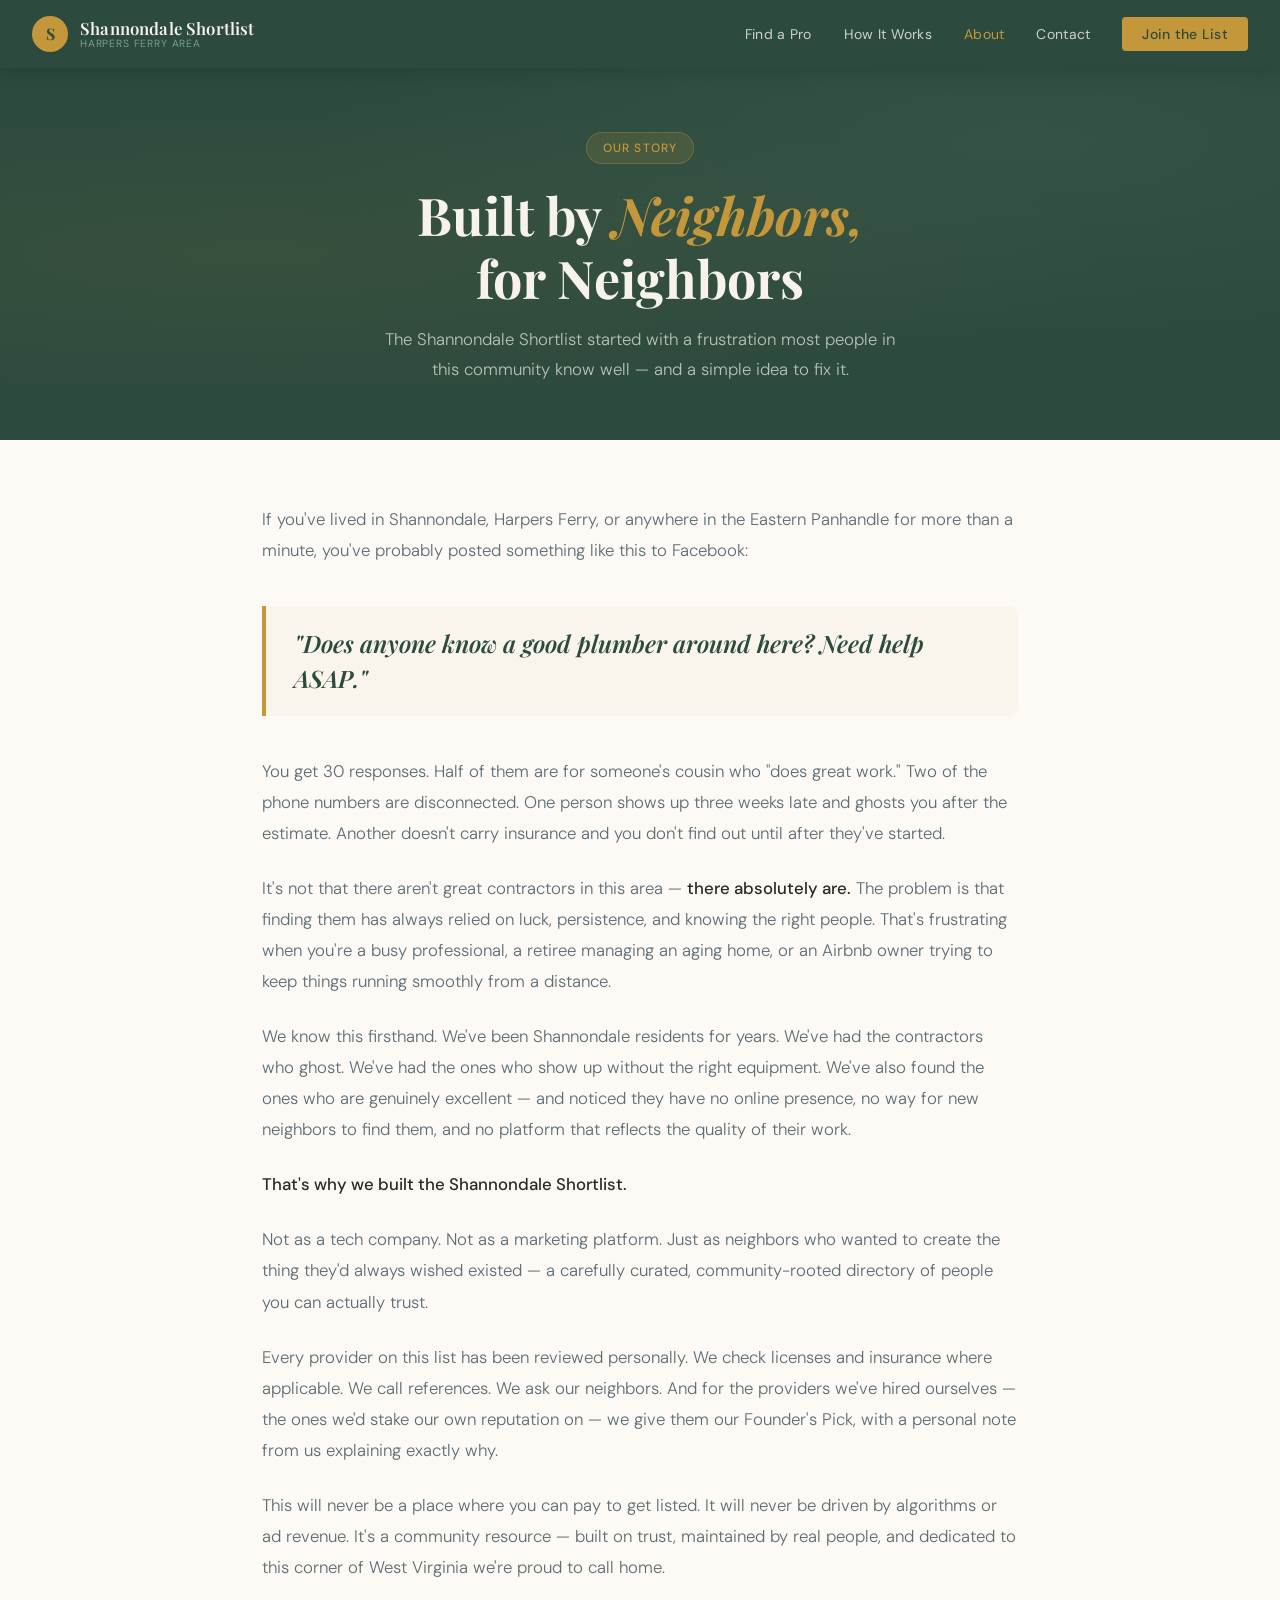
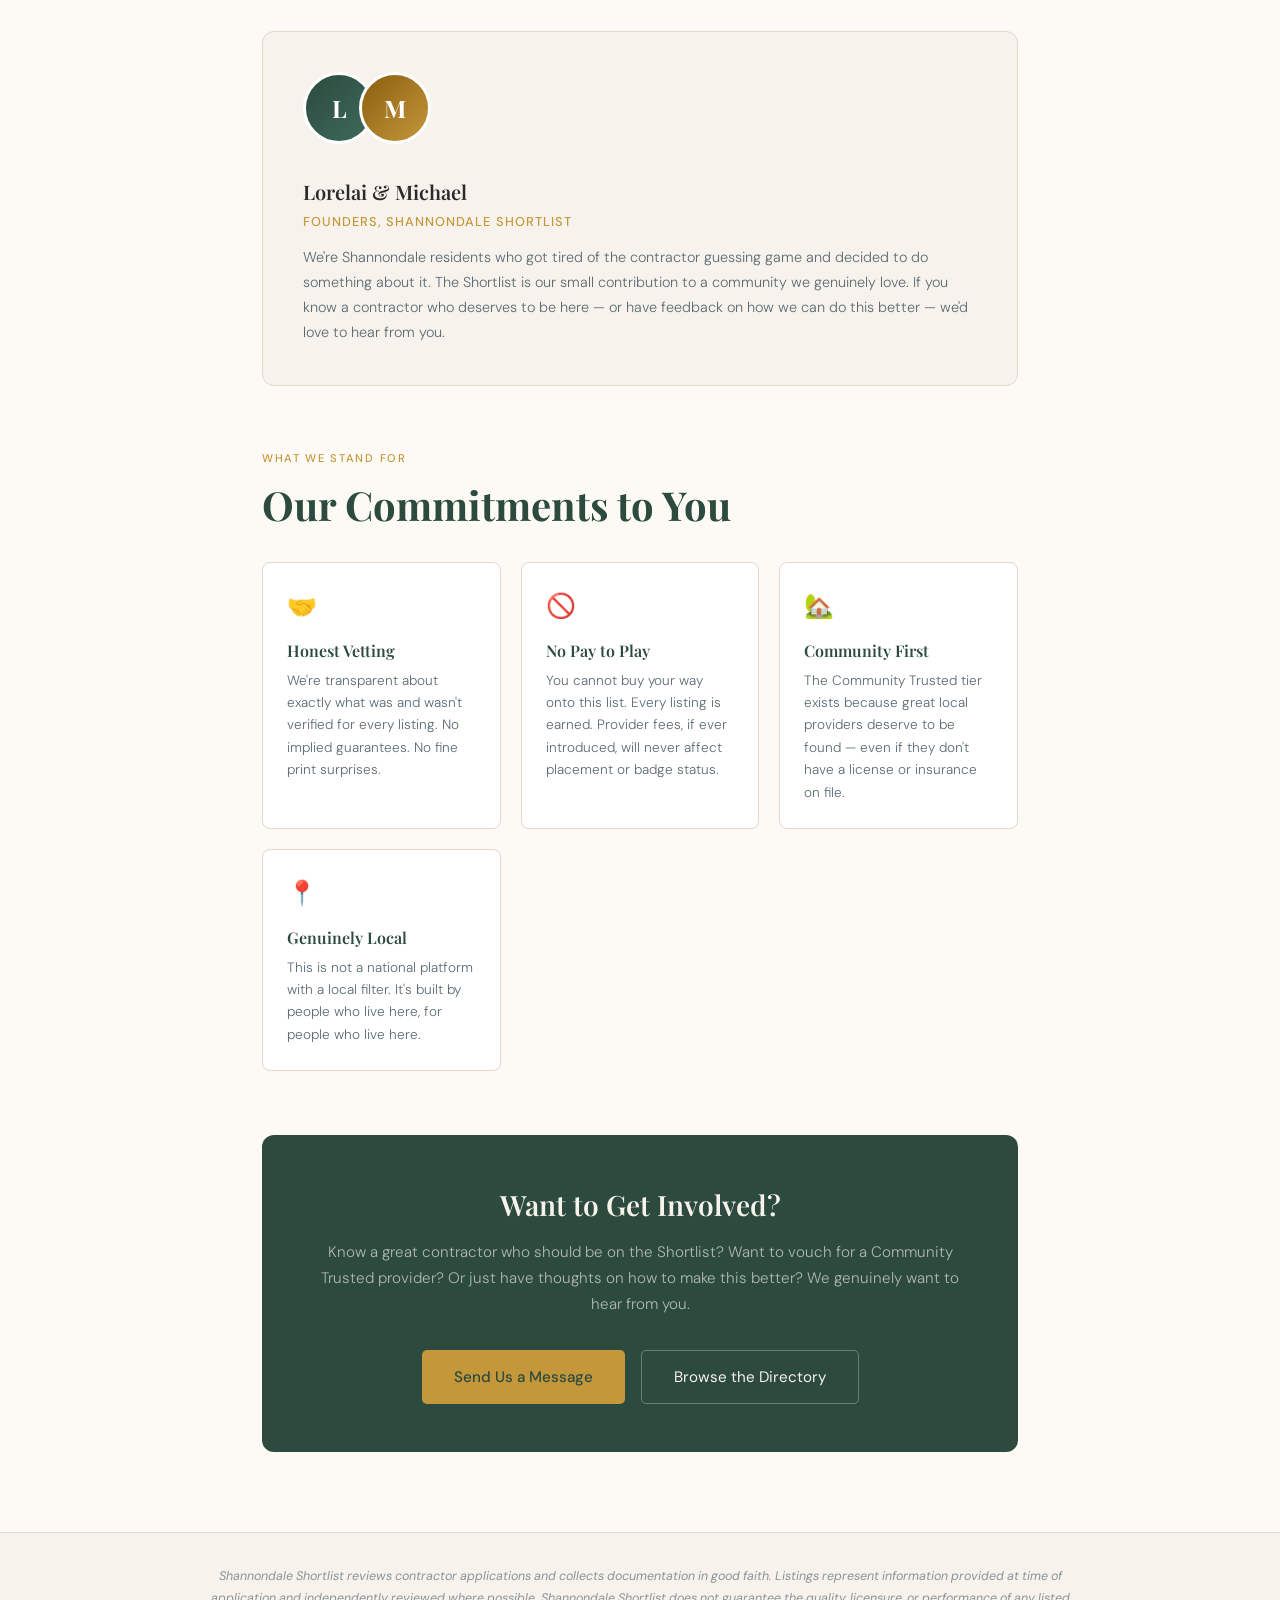
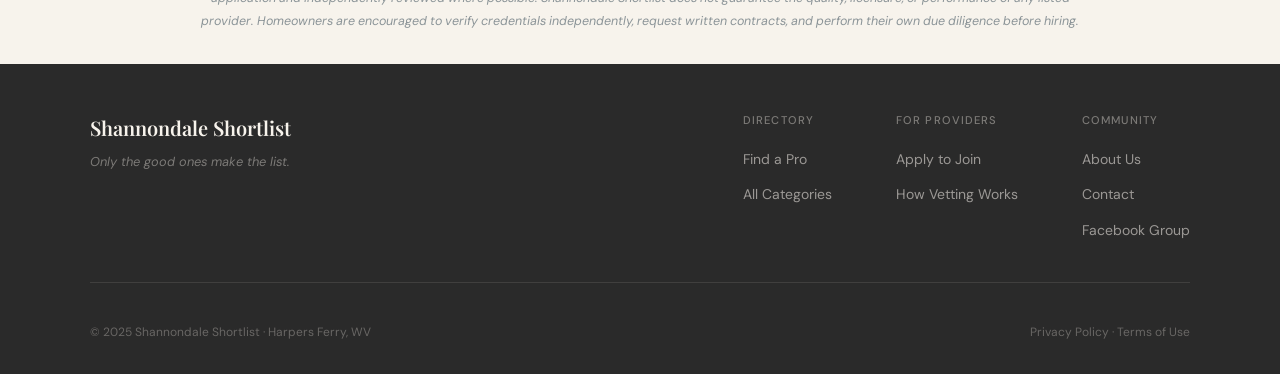
==== about.html @ 32ef2de8 "Add files via upload" ====
<!DOCTYPE html>
<html lang="en">
<head>
<meta charset="UTF-8">
<meta name="viewport" content="width=device-width, initial-scale=1.0">
<title>About — Shannondale Shortlist</title>
<meta name="description" content="Meet Lorelai & Michael, the Shannondale neighbors behind the Shortlist — and why they built it.">
<link rel="stylesheet" href="style.css">
<style>
  .about-wrap { max-width:820px; margin:0 auto; padding:4rem 2rem 5rem; }

  .about-story {
    font-size:1.05rem; color:var(--slate);
    line-height:1.85; font-weight:300;
  }
  .about-story p { margin-bottom:1.5rem; }
  .about-story strong { color:var(--charcoal); font-weight:500; }

  .about-pull {
    font-family:'Playfair Display',serif;
    font-size:1.5rem; color:var(--forest);
    line-height:1.45; font-weight:600;
    font-style:italic;
    border-left:4px solid var(--gold);
    padding:1.25rem 1.75rem;
    margin:2.5rem 0;
    background:rgba(196,151,58,0.05);
    border-radius:0 8px 8px 0;
  }

  .founders-card {
    background:var(--cream);
    border-radius:12px; padding:2.5rem;
    border:1.5px solid var(--border);
    margin:3rem 0;
    display:flex; gap:2rem; align-items:flex-start;
    flex-wrap:wrap;
  }
  .founders-avatars { display:flex; gap:-0.5rem; flex-shrink:0; }
  .founder-avatar {
    width:72px; height:72px; border-radius:50%;
    display:flex; align-items:center; justify-content:center;
    font-family:'Playfair Display',serif;
    font-size:1.5rem; font-weight:700; color:white;
    border:3px solid white;
  }
  .founder-avatar.l { background:linear-gradient(135deg,var(--forest),var(--forest-light)); }
  .founder-avatar.m { background:linear-gradient(135deg,#8B5E10,var(--gold)); margin-left:-16px; }

  .founders-info {}
  .founders-names {
    font-family:'Playfair Display',serif;
    font-size:1.25rem; font-weight:600;
    color:var(--charcoal); margin-bottom:0.25rem;
  }
  .founders-title {
    font-size:0.8rem; color:var(--gold);
    letter-spacing:0.08em; text-transform:uppercase;
    font-weight:500; margin-bottom:0.75rem;
  }
  .founders-bio {
    font-size:0.9rem; color:var(--slate);
    line-height:1.75; font-weight:300;
  }

  .values-section { margin:4rem 0; }
  .values-grid {
    display:grid; grid-template-columns:repeat(auto-fit,minmax(220px,1fr));
    gap:1.25rem; margin-top:2rem;
  }
  .value-card {
    background:white; border-radius:8px;
    padding:1.5rem; border:1px solid var(--border);
  }
  .value-icon { font-size:1.5rem; margin-bottom:0.75rem; }
  .value-title {
    font-family:'Playfair Display',serif;
    font-size:1rem; font-weight:600;
    color:var(--forest); margin-bottom:0.4rem;
  }
  .value-desc { font-size:0.85rem; color:var(--slate); line-height:1.65; font-weight:300; }

  .about-cta {
    background:var(--forest); border-radius:12px;
    padding:3rem; text-align:center; margin-top:4rem;
  }
  .about-cta h3 {
    font-family:'Playfair Display',serif;
    font-size:1.75rem; color:var(--cream);
    font-weight:600; margin-bottom:0.75rem;
  }
  .about-cta p {
    font-size:0.95rem; color:rgba(247,243,236,0.65);
    margin-bottom:2rem; line-height:1.7; font-weight:300;
  }
  .about-cta-btns { display:flex; gap:1rem; justify-content:center; flex-wrap:wrap; }

  @media(max-width:600px){
    .founders-card { flex-direction:column; }
    .about-pull { font-size:1.2rem; }
  }
</style>
</head>
<body>

<nav id="main-nav">
  <a href="index.html" class="nav-logo">
    <div class="nav-logo-mark">S</div>
    <div class="nav-logo-text">
      <span class="nav-logo-name">Shannondale Shortlist</span>
      <span class="nav-logo-tagline">Harpers Ferry Area</span>
    </div>
  </a>
  <ul class="nav-links">
    <li><a href="directory.html">Find a Pro</a></li>
    <li><a href="how-it-works.html">How It Works</a></li>
    <li><a href="about.html" class="active">About</a></li>
    <li><a href="contact.html">Contact</a></li>
    <li><a href="join.html" class="nav-cta">Join the List</a></li>
  </ul>
  <div class="nav-hamburger" id="hamburger"><span></span><span></span><span></span></div>
</nav>

<!-- PAGE HERO -->
<section class="page-hero">
  <div class="page-hero-eyebrow">Our Story</div>
  <h1>Built by <em>Neighbors,</em><br>for Neighbors</h1>
  <p>The Shannondale Shortlist started with a frustration most people in this community know well — and a simple idea to fix it.</p>
</section>

<div class="about-wrap">

  <!-- FOUNDER STORY -->
  <div class="about-story">

    <p>If you've lived in Shannondale, Harpers Ferry, or anywhere in the Eastern Panhandle for more than a minute, you've probably posted something like this to Facebook:</p>

    <div class="about-pull">
      "Does anyone know a good plumber around here? Need help ASAP."
    </div>

    <p>You get 30 responses. Half of them are for someone's cousin who "does great work." Two of the phone numbers are disconnected. One person shows up three weeks late and ghosts you after the estimate. Another doesn't carry insurance and you don't find out until after they've started.</p>

    <p>It's not that there aren't great contractors in this area — <strong>there absolutely are.</strong> The problem is that finding them has always relied on luck, persistence, and knowing the right people. That's frustrating when you're a busy professional, a retiree managing an aging home, or an Airbnb owner trying to keep things running smoothly from a distance.</p>

    <p>We know this firsthand. We've been Shannondale residents for years. We've had the contractors who ghost. We've had the ones who show up without the right equipment. We've also found the ones who are genuinely excellent — and noticed they have no online presence, no way for new neighbors to find them, and no platform that reflects the quality of their work.</p>

    <p><strong>That's why we built the Shannondale Shortlist.</strong></p>

    <p>Not as a tech company. Not as a marketing platform. Just as neighbors who wanted to create the thing they'd always wished existed — a carefully curated, community-rooted directory of people you can actually trust.</p>

    <p>Every provider on this list has been reviewed personally. We check licenses and insurance where applicable. We call references. We ask our neighbors. And for the providers we've hired ourselves — the ones we'd stake our own reputation on — we give them our Founder's Pick, with a personal note from us explaining exactly why.</p>

    <p>This will never be a place where you can pay to get listed. It will never be driven by algorithms or ad revenue. It's a community resource — built on trust, maintained by real people, and dedicated to this corner of West Virginia we're proud to call home.</p>

  </div>

  <!-- FOUNDERS CARD -->
  <div class="founders-card">
    <div class="founders-avatars">
      <div class="founder-avatar l">L</div>
      <div class="founder-avatar m">M</div>
    </div>
    <div class="founders-info">
      <div class="founders-names">Lorelai &amp; Michael</div>
      <div class="founders-title">Founders, Shannondale Shortlist</div>
      <p class="founders-bio">We're Shannondale residents who got tired of the contractor guessing game and decided to do something about it. The Shortlist is our small contribution to a community we genuinely love. If you know a contractor who deserves to be here — or have feedback on how we can do this better — we'd love to hear from you.</p>
    </div>
  </div>

  <!-- VALUES -->
  <div class="values-section">
    <div class="section-label">What We Stand For</div>
    <h2 class="section-title">Our Commitments to You</h2>
    <div class="values-grid">
      <div class="value-card">
        <div class="value-icon">🤝</div>
        <div class="value-title">Honest Vetting</div>
        <p class="value-desc">We're transparent about exactly what was and wasn't verified for every listing. No implied guarantees. No fine print surprises.</p>
      </div>
      <div class="value-card">
        <div class="value-icon">🚫</div>
        <div class="value-title">No Pay to Play</div>
        <p class="value-desc">You cannot buy your way onto this list. Every listing is earned. Provider fees, if ever introduced, will never affect placement or badge status.</p>
      </div>
      <div class="value-card">
        <div class="value-icon">🏡</div>
        <div class="value-title">Community First</div>
        <p class="value-desc">The Community Trusted tier exists because great local providers deserve to be found — even if they don't have a license or insurance on file.</p>
      </div>
      <div class="value-card">
        <div class="value-icon">📍</div>
        <div class="value-title">Genuinely Local</div>
        <p class="value-desc">This is not a national platform with a local filter. It's built by people who live here, for people who live here.</p>
      </div>
    </div>
  </div>

  <!-- CTA -->
  <div class="about-cta">
    <h3>Want to Get Involved?</h3>
    <p>Know a great contractor who should be on the Shortlist? Want to vouch for a Community Trusted provider? Or just have thoughts on how to make this better? We genuinely want to hear from you.</p>
    <div class="about-cta-btns">
      <a href="contact.html" class="btn-primary">Send Us a Message</a>
      <a href="directory.html" class="btn-secondary">Browse the Directory</a>
    </div>
  </div>

</div>

<!-- DISCLAIMER -->
<div class="disclaimer-section">
  <div class="disclaimer-inner">
    <p class="disclaimer-text">Shannondale Shortlist reviews contractor applications and collects documentation in good faith. Listings represent information provided at time of application and independently reviewed where possible. Shannondale Shortlist does not guarantee the quality, licensure, or performance of any listed provider. Homeowners are encouraged to verify credentials independently, request written contracts, and perform their own due diligence before hiring.</p>
  </div>
</div>

<!-- FOOTER -->
<footer>
  <div class="footer-inner">
    <div class="footer-top">
      <div class="footer-brand">
        <div class="footer-logo-name">Shannondale Shortlist</div>
        <div class="footer-tagline">Only the good ones make the list.</div>
      </div>
      <div class="footer-links">
        <div class="footer-col">
          <h4>Directory</h4>
          <ul>
            <li><a href="directory.html">Find a Pro</a></li>
            <li><a href="directory.html">All Categories</a></li>
          </ul>
        </div>
        <div class="footer-col">
          <h4>For Providers</h4>
          <ul>
            <li><a href="join.html">Apply to Join</a></li>
            <li><a href="how-it-works.html">How Vetting Works</a></li>
          </ul>
        </div>
        <div class="footer-col">
          <h4>Community</h4>
          <ul>
            <li><a href="about.html">About Us</a></li>
            <li><a href="contact.html">Contact</a></li>
            <li><a href="https://facebook.com" target="_blank">Facebook Group</a></li>
          </ul>
        </div>
      </div>
    </div>
    <div class="footer-bottom">
      <span>© 2025 Shannondale Shortlist · Harpers Ferry, WV</span>
      <span>Privacy Policy · Terms of Use</span>
    </div>
  </div>
</footer>

<script>
  document.getElementById('hamburger').addEventListener('click', () => {
    document.getElementById('main-nav').classList.toggle('nav-mobile-open');
  });
</script>
</body>
</html>
---- style.css ----
/* ─────────────────────────────────────────
   SHANNONDALE SHORTLIST — Global Stylesheet
   ───────────────────────────────────────── */

@import url('https://fonts.googleapis.com/css2?family=Playfair+Display:ital,wght@0,400;0,600;0,700;1,400;1,600&family=DM+Sans:opsz,wght@9..40,300;9..40,400;9..40,500&display=swap');

:root {
  --forest:       #2C4A3E;
  --forest-light: #3d6b5c;
  --cream:        #F7F3EC;
  --warm-white:   #FDFAF5;
  --gold:         #C4973A;
  --gold-light:   #e8b84b;
  --charcoal:     #2A2A2A;
  --slate:        #5C6B74;
  --sage:         #7A9E8E;
  --rust:         #A0522D;
  --border:       #E2D9CC;
  --shadow:       rgba(44,74,62,0.08);
}

*, *::before, *::after { margin:0; padding:0; box-sizing:border-box; }
html { scroll-behavior:smooth; }

body {
  font-family:'DM Sans', sans-serif;
  background:var(--warm-white);
  color:var(--charcoal);
  font-size:16px;
  line-height:1.6;
}

/* ── NAV ── */
nav {
  background:var(--forest);
  padding:0 2rem;
  display:flex;
  align-items:center;
  justify-content:space-between;
  height:68px;
  position:sticky;
  top:0;
  z-index:100;
  box-shadow:0 2px 20px rgba(0,0,0,0.15);
}
.nav-logo {
  display:flex;
  align-items:center;
  gap:0.75rem;
  text-decoration:none;
}
.nav-logo-mark {
  width:36px; height:36px;
  background:var(--gold);
  border-radius:50%;
  display:flex; align-items:center; justify-content:center;
  font-family:'Playfair Display',serif;
  font-size:1rem; color:var(--forest); font-weight:700;
  flex-shrink:0;
}
.nav-logo-text { display:flex; flex-direction:column; line-height:1.1; }
.nav-logo-name {
  font-family:'Playfair Display',serif;
  font-size:1.05rem; color:var(--cream); font-weight:600; letter-spacing:0.01em;
}
.nav-logo-tagline {
  font-size:0.65rem; color:var(--sage);
  letter-spacing:0.08em; text-transform:uppercase; font-weight:400;
}
.nav-links { display:flex; align-items:center; gap:2rem; list-style:none; }
.nav-links a {
  color:rgba(247,243,236,0.8);
  text-decoration:none; font-size:0.875rem; font-weight:400;
  letter-spacing:0.02em; transition:color 0.2s;
}
.nav-links a:hover { color:var(--gold); }
.nav-links a.active { color:var(--gold); }
.nav-cta {
  background:var(--gold) !important;
  color:var(--forest) !important;
  padding:0.5rem 1.25rem;
  border-radius:4px;
  font-weight:500 !important;
  transition:background 0.2s !important;
}
.nav-cta:hover { background:var(--gold-light) !important; }
.nav-hamburger {
  display:none;
  flex-direction:column;
  gap:5px;
  cursor:pointer;
  padding:4px;
}
.nav-hamburger span {
  display:block; width:24px; height:2px;
  background:var(--cream); border-radius:2px;
  transition:all 0.3s;
}

/* ── BUTTONS ── */
.btn-primary {
  background:var(--gold); color:var(--forest);
  padding:0.875rem 2rem; border-radius:5px;
  font-weight:500; font-size:0.95rem;
  text-decoration:none; transition:all 0.2s;
  border:none; cursor:pointer;
  display:inline-flex; align-items:center; gap:0.5rem;
  font-family:'DM Sans',sans-serif;
}
.btn-primary:hover {
  background:var(--gold-light);
  transform:translateY(-1px);
  box-shadow:0 6px 20px rgba(196,151,58,0.3);
}
.btn-secondary {
  background:transparent; color:var(--cream);
  padding:0.875rem 2rem; border-radius:5px;
  font-weight:400; font-size:0.95rem;
  text-decoration:none; transition:all 0.2s;
  border:1px solid rgba(247,243,236,0.3);
  display:inline-flex; align-items:center; gap:0.5rem;
}
.btn-secondary:hover {
  border-color:rgba(247,243,236,0.6);
  background:rgba(247,243,236,0.05);
}
.btn-forest {
  background:var(--forest); color:var(--cream);
  padding:0.875rem 2rem; border-radius:5px;
  font-weight:500; font-size:0.95rem;
  text-decoration:none; transition:all 0.2s;
  border:none; cursor:pointer;
  display:inline-flex; align-items:center; gap:0.5rem;
  font-family:'DM Sans',sans-serif;
}
.btn-forest:hover { background:var(--forest-light); transform:translateY(-1px); }

/* ── PAGE HERO (inner pages) ── */
.page-hero {
  background:var(--forest);
  padding:4rem 2rem 3.5rem;
  text-align:center;
  position:relative;
  overflow:hidden;
}
.page-hero::before {
  content:'';
  position:absolute; inset:0;
  background:
    radial-gradient(ellipse at 20% 50%, rgba(196,151,58,0.08) 0%, transparent 60%),
    radial-gradient(ellipse at 80% 20%, rgba(122,158,142,0.1) 0%, transparent 50%);
}
.page-hero-eyebrow {
  display:inline-flex; align-items:center; gap:0.5rem;
  background:rgba(196,151,58,0.15);
  border:1px solid rgba(196,151,58,0.3);
  color:var(--gold);
  padding:0.35rem 1rem; border-radius:100px;
  font-size:0.75rem; letter-spacing:0.1em;
  text-transform:uppercase; font-weight:500;
  margin-bottom:1.25rem; position:relative;
}
.page-hero h1 {
  font-family:'Playfair Display',serif;
  font-size:clamp(2rem,5vw,3.25rem);
  color:var(--cream); line-height:1.2;
  font-weight:700; position:relative;
  margin-bottom:1rem;
}
.page-hero h1 em { font-style:italic; color:var(--gold); }
.page-hero p {
  font-size:1.05rem; color:rgba(247,243,236,0.7);
  max-width:520px; margin:0 auto;
  font-weight:300; line-height:1.75;
  position:relative;
}

/* ── SECTION SHARED ── */
.section-label {
  font-size:0.7rem; letter-spacing:0.15em;
  text-transform:uppercase; color:var(--gold);
  font-weight:500; margin-bottom:0.75rem;
}
.section-title {
  font-family:'Playfair Display',serif;
  font-size:clamp(1.75rem,4vw,2.5rem);
  color:var(--forest); line-height:1.25;
  font-weight:700; margin-bottom:1rem;
}
.section-sub {
  font-size:1rem; color:var(--slate);
  max-width:560px; line-height:1.75; font-weight:300;
}

/* ── TRUST BAR ── */
.trust-bar {
  background:var(--cream);
  border-bottom:1px solid var(--border);
  padding:1rem 2rem;
  display:flex; justify-content:center;
  gap:2.5rem; flex-wrap:wrap;
}
.trust-item {
  display:flex; align-items:center; gap:0.5rem;
  font-size:0.8rem; color:var(--slate); font-weight:400;
}

/* ── BADGES ── */
.badge {
  display:inline-flex; align-items:center; gap:0.3rem;
  padding:0.25rem 0.65rem; border-radius:100px;
  font-size:0.7rem; font-weight:500;
  letter-spacing:0.02em; white-space:nowrap;
}
.badge-verified   { background:rgba(44,74,62,0.08);   color:var(--forest);  border:1px solid rgba(44,74,62,0.2); }
.badge-insured    { background:rgba(44,74,62,0.08);   color:var(--forest);  border:1px solid rgba(44,74,62,0.2); }
.badge-community  { background:rgba(196,151,58,0.1);  color:#8B6914;        border:1px solid rgba(196,151,58,0.3); }
.badge-local      { background:rgba(122,158,142,0.12);color:#3d6b5c;        border:1px solid rgba(122,158,142,0.3); }
.badge-responsive { background:rgba(100,149,180,0.1); color:#2c5f7a;        border:1px solid rgba(100,149,180,0.25); }
.badge-emergency  { background:rgba(160,82,45,0.08);  color:var(--rust);    border:1px solid rgba(160,82,45,0.2); }
.badge-founders   {
  background:linear-gradient(135deg,rgba(196,151,58,0.18),rgba(160,82,45,0.12));
  color:#7a4a10; border:1px solid rgba(196,151,58,0.5); font-weight:600;
}

/* ── PROVIDER CARDS ── */
.card {
  background:white; border-radius:10px;
  border:1px solid var(--border); overflow:hidden;
  transition:all 0.25s; position:relative;
}
.card:hover {
  transform:translateY(-3px);
  box-shadow:0 12px 40px var(--shadow);
  border-color:rgba(44,74,62,0.2);
}
.card-tier-bar          { height:4px; background:var(--forest); }
.card-tier-bar.community{ background:linear-gradient(90deg,var(--gold),var(--rust)); }
.card-tier-bar.founders { background:linear-gradient(90deg,#8B5E10,var(--gold),#C4973A); }

.card.founders-pick {
  border-color:rgba(196,151,58,0.4);
  box-shadow:0 0 0 1px rgba(196,151,58,0.15), 0 4px 24px rgba(196,151,58,0.08);
}
.card.founders-pick:hover {
  box-shadow:0 0 0 1px rgba(196,151,58,0.3), 0 12px 40px rgba(196,151,58,0.15);
  border-color:rgba(196,151,58,0.5);
}
.card.founders-pick .card-contact {
  background:linear-gradient(135deg,#8B5E10,var(--gold)); color:white;
}
.card.founders-pick .card-contact:hover {
  background:linear-gradient(135deg,var(--gold),var(--gold-light));
}
.card.community-trusted .card-contact {
  background:linear-gradient(135deg,var(--gold),#b8882e); color:white;
}
.card.community-trusted .card-contact:hover {
  background:linear-gradient(135deg,var(--gold-light),var(--gold));
}

.card-body   { padding:1.5rem; }
.card-top    { display:flex; gap:1rem; margin-bottom:1rem; }
.card-avatar {
  width:56px; height:56px; border-radius:50%;
  background:var(--forest);
  display:flex; align-items:center; justify-content:center;
  font-family:'Playfair Display',serif;
  font-size:1.25rem; color:var(--cream); font-weight:700;
  flex-shrink:0; border:2px solid var(--border);
}
.card-info   { flex:1; min-width:0; }
.card-name   {
  font-family:'Playfair Display',serif;
  font-size:1.1rem; font-weight:600;
  color:var(--charcoal); margin-bottom:0.15rem; line-height:1.2;
}
.card-business { font-size:0.8rem; color:var(--slate); margin-bottom:0.5rem; }
.card-category {
  display:inline-block;
  background:var(--cream); color:var(--forest);
  padding:0.2rem 0.6rem; border-radius:4px;
  font-size:0.72rem; font-weight:500;
  border:1px solid var(--border);
}
.card-bio {
  font-size:0.875rem; color:var(--slate);
  line-height:1.65; margin-bottom:1rem; font-weight:300;
}
.card-badges { display:flex; flex-wrap:wrap; gap:0.4rem; margin-bottom:1.25rem; }
.card-footer {
  display:flex; justify-content:space-between; align-items:center;
  padding-top:1rem; border-top:1px solid var(--border); gap:0.75rem;
}
.card-area {
  font-size:0.75rem; color:var(--slate);
  display:flex; align-items:center; gap:0.3rem;
}
.card-contact {
  background:var(--forest); color:var(--cream);
  padding:0.5rem 1.1rem; border-radius:5px;
  font-size:0.8rem; font-weight:500;
  text-decoration:none; transition:all 0.2s;
  white-space:nowrap; border:none; cursor:pointer;
  font-family:'DM Sans',sans-serif;
}
.card-contact:hover { background:var(--forest-light); }
.card-member {
  font-size:0.7rem; color:rgba(92,107,116,0.6);
  margin-top:0.5rem; text-align:right;
}

/* Founder quote block on card */
.founders-quote {
  background:linear-gradient(135deg,rgba(196,151,58,0.06),rgba(160,82,45,0.04));
  border:1px solid rgba(196,151,58,0.25);
  border-left:3px solid var(--gold);
  border-radius:0 6px 6px 0;
  padding:0.75rem 1rem; margin-bottom:1rem;
}
.founders-quote-label {
  font-size:0.68rem; color:#8B6914; font-weight:600;
  letter-spacing:0.06em; text-transform:uppercase; margin-bottom:0.35rem;
}
.founders-quote-text {
  font-size:0.82rem; color:#6b4f10;
  font-style:italic; line-height:1.6;
}
.founders-quote-sig {
  font-size:0.72rem; color:rgba(107,79,16,0.65);
  margin-top:0.35rem; font-weight:500;
}

/* Vouch block on card */
.vouch-block {
  background:rgba(196,151,58,0.07);
  border:1px solid rgba(196,151,58,0.2);
  border-radius:6px; padding:0.6rem 0.75rem; margin-bottom:1rem;
}
.vouch-count { font-size:0.72rem; color:#8B6914; font-weight:500; margin-bottom:0.25rem; }
.vouch-quote { font-size:0.72rem; color:rgba(139,105,20,0.7); font-style:italic; }

/* ── DIRECTORY GRID ── */
.directory-grid {
  display:grid;
  grid-template-columns:repeat(auto-fill, minmax(320px,1fr));
  gap:1.5rem;
}

/* ── HOW IT WORKS ── */
.how-section { background:var(--forest); padding:5rem 2rem; }
.how-inner { max-width:1000px; margin:0 auto; }
.how-section .section-label { color:var(--sage); }
.how-section .section-title { color:var(--cream); }
.how-section .section-sub   { color:rgba(247,243,236,0.6); }
.how-grid {
  display:grid;
  grid-template-columns:repeat(auto-fit,minmax(200px,1fr));
  gap:2rem; margin-top:3rem;
}
.how-num {
  font-family:'Playfair Display',serif;
  font-size:3rem; color:rgba(196,151,58,0.2);
  font-weight:700; line-height:1; margin-bottom:0.75rem;
}
.how-title {
  font-family:'Playfair Display',serif;
  font-size:1.1rem; color:var(--cream);
  font-weight:600; margin-bottom:0.5rem;
}
.how-desc { font-size:0.875rem; color:rgba(247,243,236,0.55); line-height:1.7; font-weight:300; }

/* ── TIERS ── */
.tiers-section { padding:5rem 2rem; background:var(--cream); }
.tiers-inner   { max-width:1000px; margin:0 auto; }
.tiers-grid    {
  display:grid;
  grid-template-columns:repeat(auto-fit,minmax(240px,1fr));
  gap:1.5rem; margin-top:3rem;
}
.tier-card {
  background:white; border-radius:10px;
  padding:2rem; border:1.5px solid var(--border);
  position:relative; overflow:hidden;
}
.tier-card::before {
  content:''; position:absolute;
  top:0; left:0; right:0; height:4px;
}
.tier-card.verified::before  { background:var(--forest); }
.tier-card.community::before { background:linear-gradient(90deg,var(--gold),var(--rust)); }
.tier-card.founders-tier     { border-color:rgba(196,151,58,0.35); }
.tier-card.founders-tier::before { background:linear-gradient(90deg,#8B5E10,var(--gold),#C4973A); }
.tier-icon {
  width:44px; height:44px; border-radius:50%;
  display:flex; align-items:center; justify-content:center;
  font-size:1.25rem; margin-bottom:1.25rem;
}
.tier-icon.v { background:rgba(44,74,62,0.1); }
.tier-icon.c { background:rgba(196,151,58,0.12); }
.tier-icon.f { background:linear-gradient(135deg,rgba(196,151,58,0.15),rgba(160,82,45,0.1)); }
.tier-title {
  font-family:'Playfair Display',serif;
  font-size:1.25rem; font-weight:600;
  color:var(--charcoal); margin-bottom:0.5rem;
}
.tier-desc  { font-size:0.875rem; color:var(--slate); line-height:1.7; margin-bottom:1.25rem; font-weight:300; }
.tier-list  { list-style:none; display:flex; flex-direction:column; gap:0.5rem; }
.tier-list li {
  font-size:0.8rem; color:var(--slate);
  display:flex; align-items:flex-start; gap:0.5rem; line-height:1.5;
}
.tier-list li::before { content:'✓'; color:var(--forest); font-weight:600; flex-shrink:0; margin-top:0.05rem; }
.tier-card.community .tier-list li::before { color:var(--gold); }
.tier-card.founders-tier .tier-list li::before { color:#8B5E10; }

/* ── DISCLAIMER ── */
.disclaimer-section { background:var(--cream); border-top:1px solid var(--border); padding:2rem; }
.disclaimer-inner   { max-width:900px; margin:0 auto; text-align:center; }
.disclaimer-text    { font-size:0.78rem; color:rgba(92,107,116,0.7); line-height:1.8; font-style:italic; }

/* ── FOOTER ── */
footer { background:var(--charcoal); color:rgba(247,243,236,0.6); padding:3rem 2rem 2rem; }
.footer-inner { max-width:1100px; margin:0 auto; }
.footer-top {
  display:flex; justify-content:space-between;
  align-items:flex-start; gap:3rem; flex-wrap:wrap;
  margin-bottom:2.5rem; padding-bottom:2.5rem;
  border-bottom:1px solid rgba(247,243,236,0.1);
}
.footer-logo-name {
  font-family:'Playfair Display',serif;
  font-size:1.25rem; color:var(--cream); font-weight:600; margin-bottom:0.5rem;
}
.footer-tagline { font-size:0.8rem; color:rgba(247,243,236,0.4); font-style:italic; }
.footer-links   { display:flex; gap:4rem; flex-wrap:wrap; }
.footer-col h4  {
  font-size:0.7rem; letter-spacing:0.1em;
  text-transform:uppercase; color:rgba(247,243,236,0.4);
  margin-bottom:1rem; font-weight:500;
}
.footer-col ul  { list-style:none; display:flex; flex-direction:column; gap:0.6rem; }
.footer-col a   { color:rgba(247,243,236,0.55); text-decoration:none; font-size:0.875rem; transition:color 0.2s; }
.footer-col a:hover { color:var(--gold); }
.footer-bottom  {
  display:flex; justify-content:space-between;
  align-items:center; flex-wrap:wrap; gap:1rem;
  font-size:0.75rem; color:rgba(247,243,236,0.3);
}

/* ── FORMS ── */
.form-group { margin-bottom:1.5rem; }
.form-label {
  display:block; font-size:0.85rem; font-weight:500;
  color:var(--charcoal); margin-bottom:0.5rem;
}
.form-label span { color:var(--rust); margin-left:2px; }
.form-input, .form-select, .form-textarea {
  width:100%; padding:0.875rem 1.25rem;
  border:1.5px solid var(--border); border-radius:6px;
  font-family:'DM Sans',sans-serif; font-size:0.95rem;
  color:var(--charcoal); background:white; outline:none;
  transition:border-color 0.2s;
}
.form-input:focus, .form-select:focus, .form-textarea:focus { border-color:var(--forest); }
.form-textarea { resize:vertical; min-height:120px; line-height:1.6; }
.form-select {
  appearance:none;
  background-image:url("data:image/svg+xml,%3Csvg xmlns='http://www.w3.org/2000/svg' width='12' height='12' viewBox='0 0 12 12'%3E%3Cpath fill='%235C6B74' d='M6 8L1 3h10z'/%3E%3C/svg%3E");
  background-repeat:no-repeat; background-position:right 1rem center;
  padding-right:2.5rem; cursor:pointer;
}
.form-hint { font-size:0.78rem; color:var(--slate); margin-top:0.4rem; line-height:1.5; }
.form-row  { display:grid; grid-template-columns:1fr 1fr; gap:1rem; }
@media(max-width:600px){ .form-row { grid-template-columns:1fr; } }
.form-section-title {
  font-family:'Playfair Display',serif;
  font-size:1.15rem; color:var(--forest);
  font-weight:600; margin-bottom:1.5rem;
  padding-bottom:0.75rem; border-bottom:1px solid var(--border);
}

/* ── SEARCH ── */
.search-section { background:var(--cream); border-bottom:1px solid var(--border); padding:2.5rem 2rem; }
.search-inner   { max-width:900px; margin:0 auto; }
.search-label   {
  font-size:0.75rem; letter-spacing:0.1em;
  text-transform:uppercase; color:var(--slate);
  font-weight:500; margin-bottom:1rem; display:block;
}
.search-row     { display:flex; gap:0.75rem; flex-wrap:wrap; }
.search-input   {
  flex:1; min-width:200px; padding:0.875rem 1.25rem;
  border:1.5px solid var(--border); border-radius:6px;
  font-family:'DM Sans',sans-serif; font-size:0.95rem;
  color:var(--charcoal); background:white; outline:none;
  transition:border-color 0.2s;
}
.search-input:focus { border-color:var(--forest); }
.search-select  {
  padding:0.875rem 1.25rem; border:1.5px solid var(--border);
  border-radius:6px; font-family:'DM Sans',sans-serif;
  font-size:0.95rem; color:var(--charcoal); background:white;
  outline:none; cursor:pointer; min-width:180px;
  transition:border-color 0.2s; appearance:none;
  background-image:url("data:image/svg+xml,%3Csvg xmlns='http://www.w3.org/2000/svg' width='12' height='12' viewBox='0 0 12 12'%3E%3Cpath fill='%235C6B74' d='M6 8L1 3h10z'/%3E%3C/svg%3E");
  background-repeat:no-repeat; background-position:right 1rem center; padding-right:2.5rem;
}
.search-select:focus { border-color:var(--forest); }
.search-btn {
  background:var(--forest); color:var(--cream);
  padding:0.875rem 1.75rem; border-radius:6px; border:none;
  font-family:'DM Sans',sans-serif; font-size:0.95rem;
  font-weight:500; cursor:pointer; transition:all 0.2s; white-space:nowrap;
}
.search-btn:hover { background:var(--forest-light); }
.category-pills { display:flex; gap:0.5rem; margin-top:1rem; flex-wrap:wrap; }
.pill {
  padding:0.375rem 0.875rem; border-radius:100px;
  font-size:0.8rem; border:1px solid var(--border);
  background:white; color:var(--slate);
  cursor:pointer; transition:all 0.2s; white-space:nowrap;
  font-family:'DM Sans',sans-serif;
}
.pill:hover, .pill.active { background:var(--forest); color:var(--cream); border-color:var(--forest); }

/* ── ANIMATIONS ── */
@keyframes fadeUp {
  from { opacity:0; transform:translateY(20px); }
  to   { opacity:1; transform:translateY(0); }
}
.fade-up-1 { animation:fadeUp 0.6s 0.0s ease both; }
.fade-up-2 { animation:fadeUp 0.6s 0.1s ease both; }
.fade-up-3 { animation:fadeUp 0.6s 0.2s ease both; }
.fade-up-4 { animation:fadeUp 0.6s 0.3s ease both; }
.fade-up-5 { animation:fadeUp 0.6s 0.4s ease both; }

/* ── MOBILE ── */
@media(max-width:768px){
  .nav-links    { display:none; }
  .nav-hamburger{ display:flex; }
  .nav-mobile-open .nav-links {
    display:flex; flex-direction:column;
    position:absolute; top:68px; left:0; right:0;
    background:var(--forest); padding:1.5rem 2rem; gap:1.25rem;
    box-shadow:0 8px 24px rgba(0,0,0,0.2);
  }
  .directory-grid { grid-template-columns:1fr; }
  .footer-links   { gap:2rem; }
  .page-hero      { padding:3rem 1.5rem 2.5rem; }
}
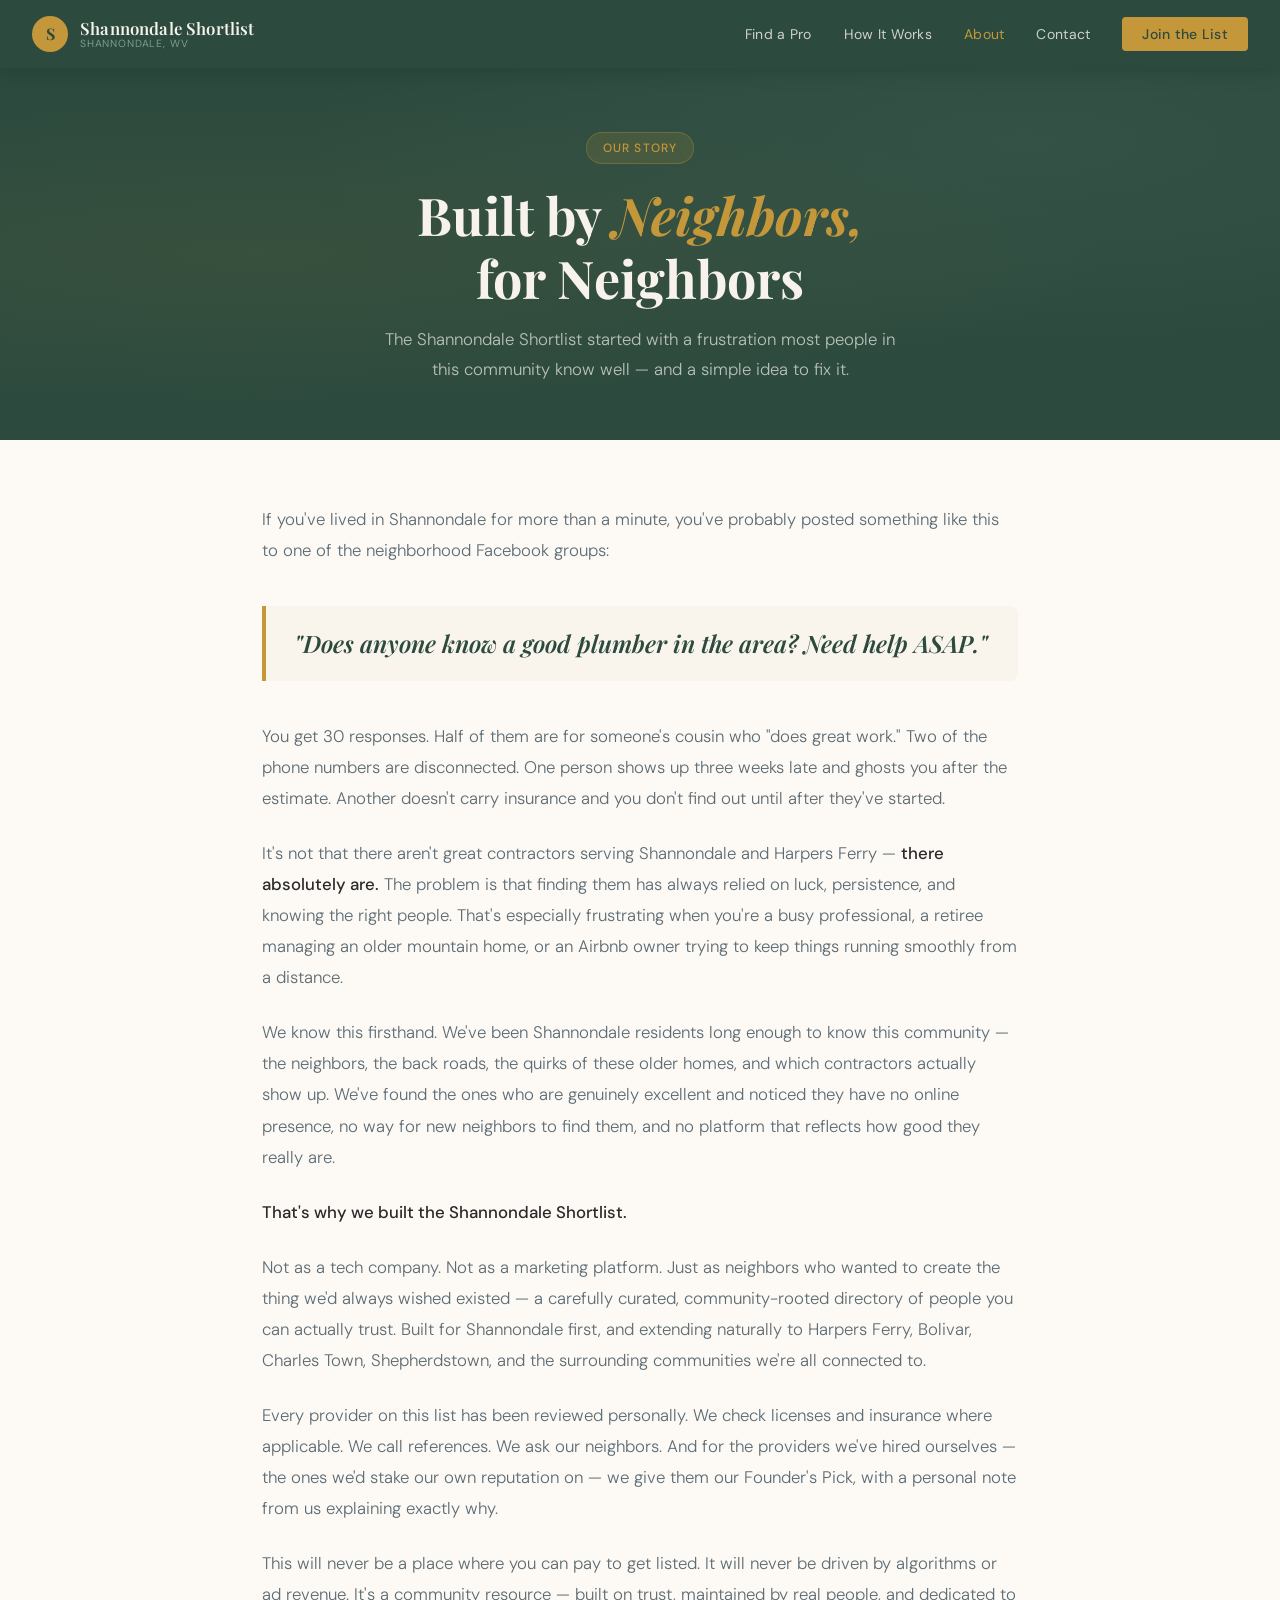
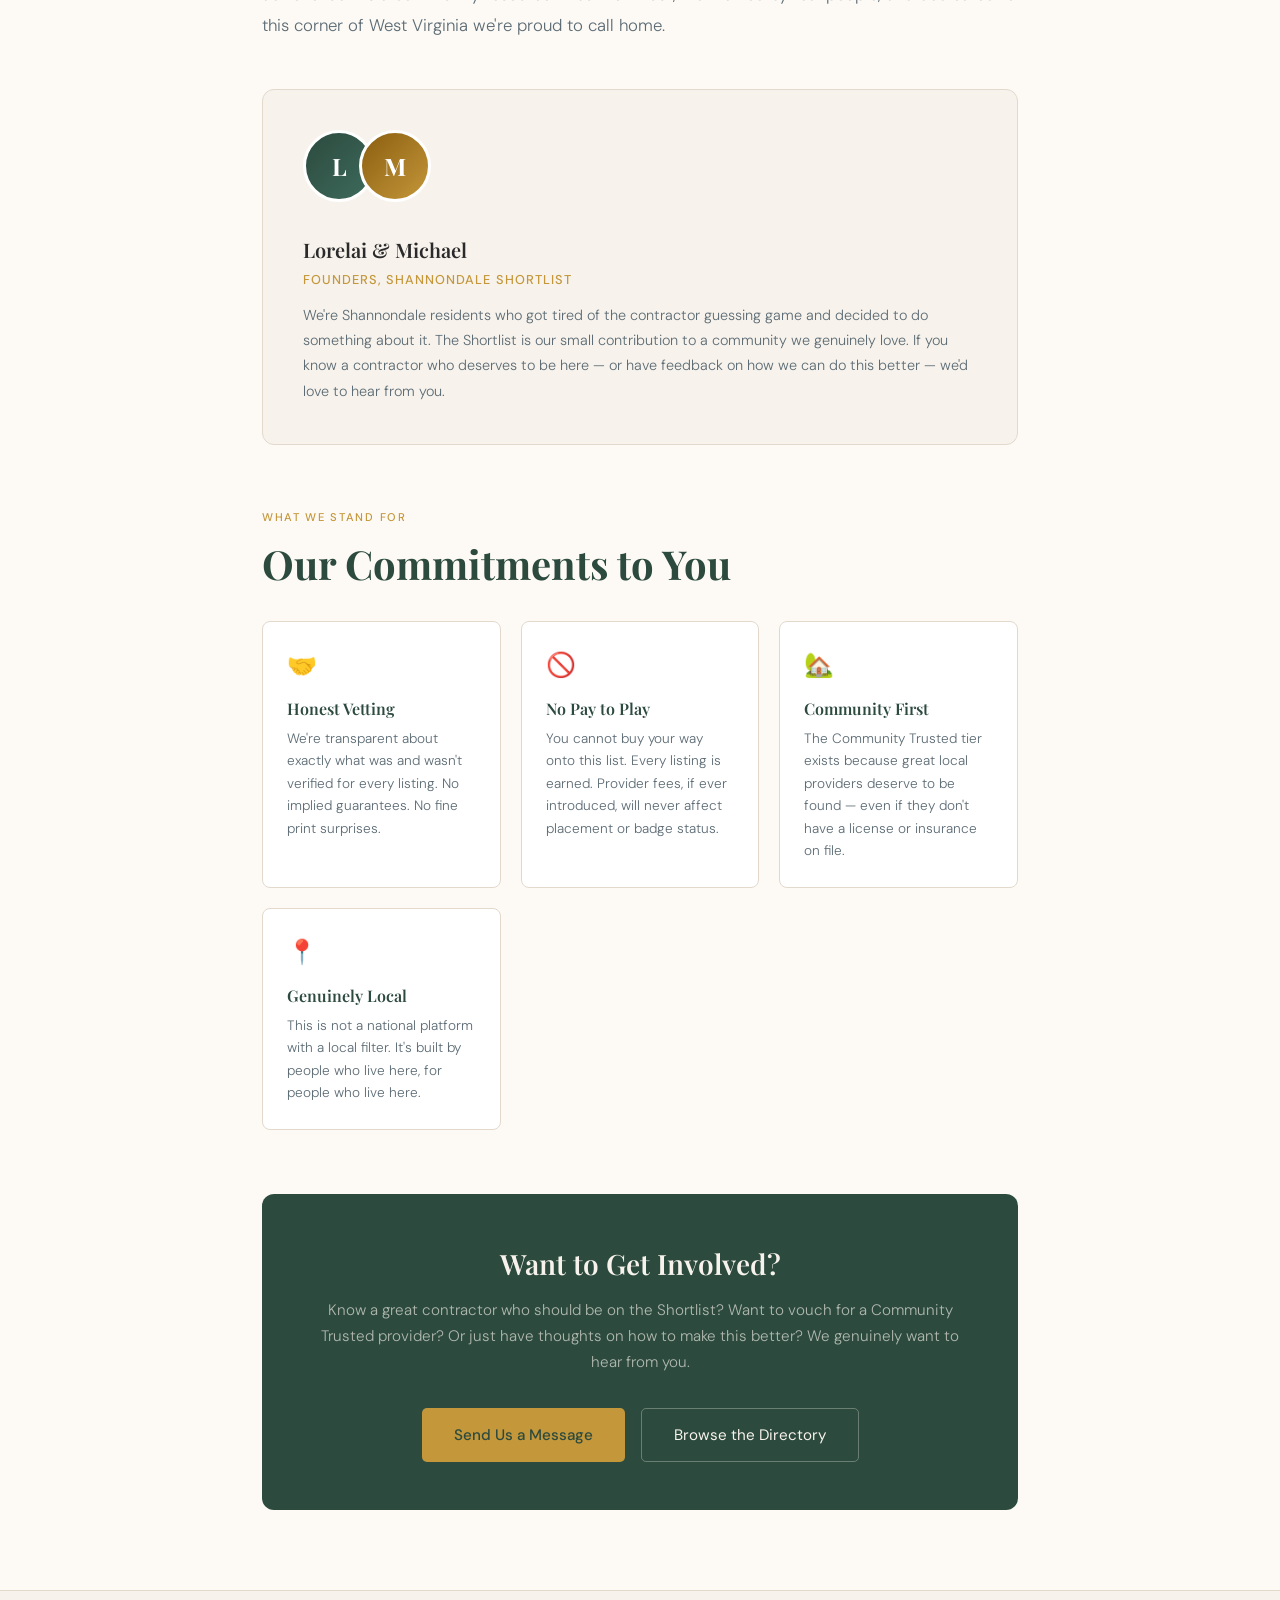
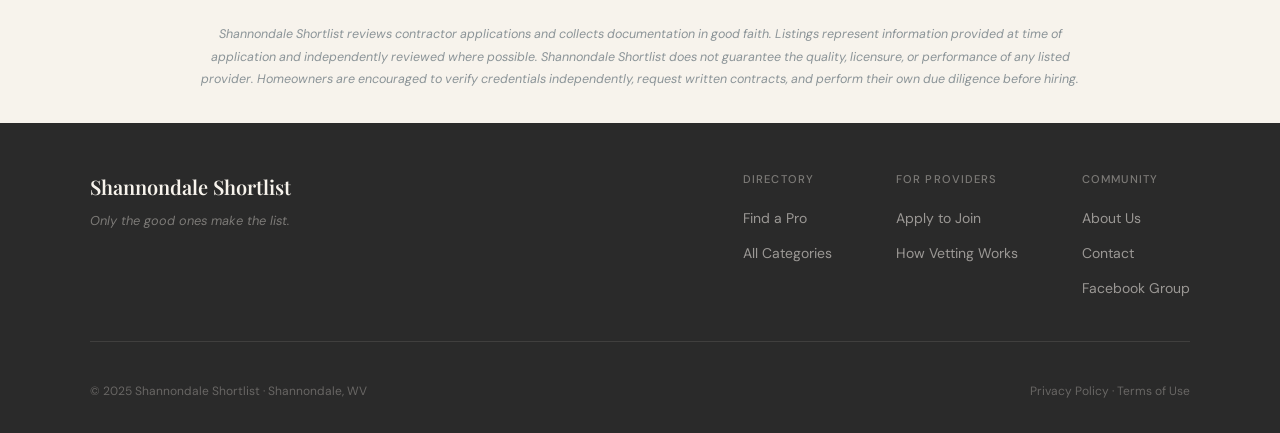
==== commit 85c56981: "Add files via upload" ====
--- a/about.html
+++ b/about.html
@@ -108,7 +108,7 @@
     <div class="nav-logo-mark">S</div>
     <div class="nav-logo-text">
       <span class="nav-logo-name">Shannondale Shortlist</span>
-      <span class="nav-logo-tagline">Harpers Ferry Area</span>
+      <span class="nav-logo-tagline">Shannondale, WV</span>
     </div>
   </a>
   <ul class="nav-links">
@@ -133,21 +133,21 @@
   <!-- FOUNDER STORY -->
   <div class="about-story">
 
-    <p>If you've lived in Shannondale, Harpers Ferry, or anywhere in the Eastern Panhandle for more than a minute, you've probably posted something like this to Facebook:</p>
+    <p>If you've lived in Shannondale for more than a minute, you've probably posted something like this to one of the neighborhood Facebook groups:</p>
 
     <div class="about-pull">
-      "Does anyone know a good plumber around here? Need help ASAP."
+      "Does anyone know a good plumber in the area? Need help ASAP."
     </div>
 
     <p>You get 30 responses. Half of them are for someone's cousin who "does great work." Two of the phone numbers are disconnected. One person shows up three weeks late and ghosts you after the estimate. Another doesn't carry insurance and you don't find out until after they've started.</p>
 
-    <p>It's not that there aren't great contractors in this area — <strong>there absolutely are.</strong> The problem is that finding them has always relied on luck, persistence, and knowing the right people. That's frustrating when you're a busy professional, a retiree managing an aging home, or an Airbnb owner trying to keep things running smoothly from a distance.</p>
-
-    <p>We know this firsthand. We've been Shannondale residents for years. We've had the contractors who ghost. We've had the ones who show up without the right equipment. We've also found the ones who are genuinely excellent — and noticed they have no online presence, no way for new neighbors to find them, and no platform that reflects the quality of their work.</p>
+    <p>It's not that there aren't great contractors serving Shannondale and Harpers Ferry — <strong>there absolutely are.</strong> The problem is that finding them has always relied on luck, persistence, and knowing the right people. That's especially frustrating when you're a busy professional, a retiree managing an older mountain home, or an Airbnb owner trying to keep things running smoothly from a distance.</p>
+
+    <p>We know this firsthand. We've been Shannondale residents long enough to know this community — the neighbors, the back roads, the quirks of these older homes, and which contractors actually show up. We've found the ones who are genuinely excellent and noticed they have no online presence, no way for new neighbors to find them, and no platform that reflects how good they really are.</p>
 
     <p><strong>That's why we built the Shannondale Shortlist.</strong></p>
 
-    <p>Not as a tech company. Not as a marketing platform. Just as neighbors who wanted to create the thing they'd always wished existed — a carefully curated, community-rooted directory of people you can actually trust.</p>
+    <p>Not as a tech company. Not as a marketing platform. Just as neighbors who wanted to create the thing we'd always wished existed — a carefully curated, community-rooted directory of people you can actually trust. Built for Shannondale first, and extending naturally to Harpers Ferry, Bolivar, Charles Town, Shepherdstown, and the surrounding communities we're all connected to.</p>
 
     <p>Every provider on this list has been reviewed personally. We check licenses and insurance where applicable. We call references. We ask our neighbors. And for the providers we've hired ourselves — the ones we'd stake our own reputation on — we give them our Founder's Pick, with a personal note from us explaining exactly why.</p>
 
@@ -249,7 +249,7 @@
       </div>
     </div>
     <div class="footer-bottom">
-      <span>© 2025 Shannondale Shortlist · Harpers Ferry, WV</span>
+      <span>© 2025 Shannondale Shortlist · Shannondale, WV</span>
       <span>Privacy Policy · Terms of Use</span>
     </div>
   </div>
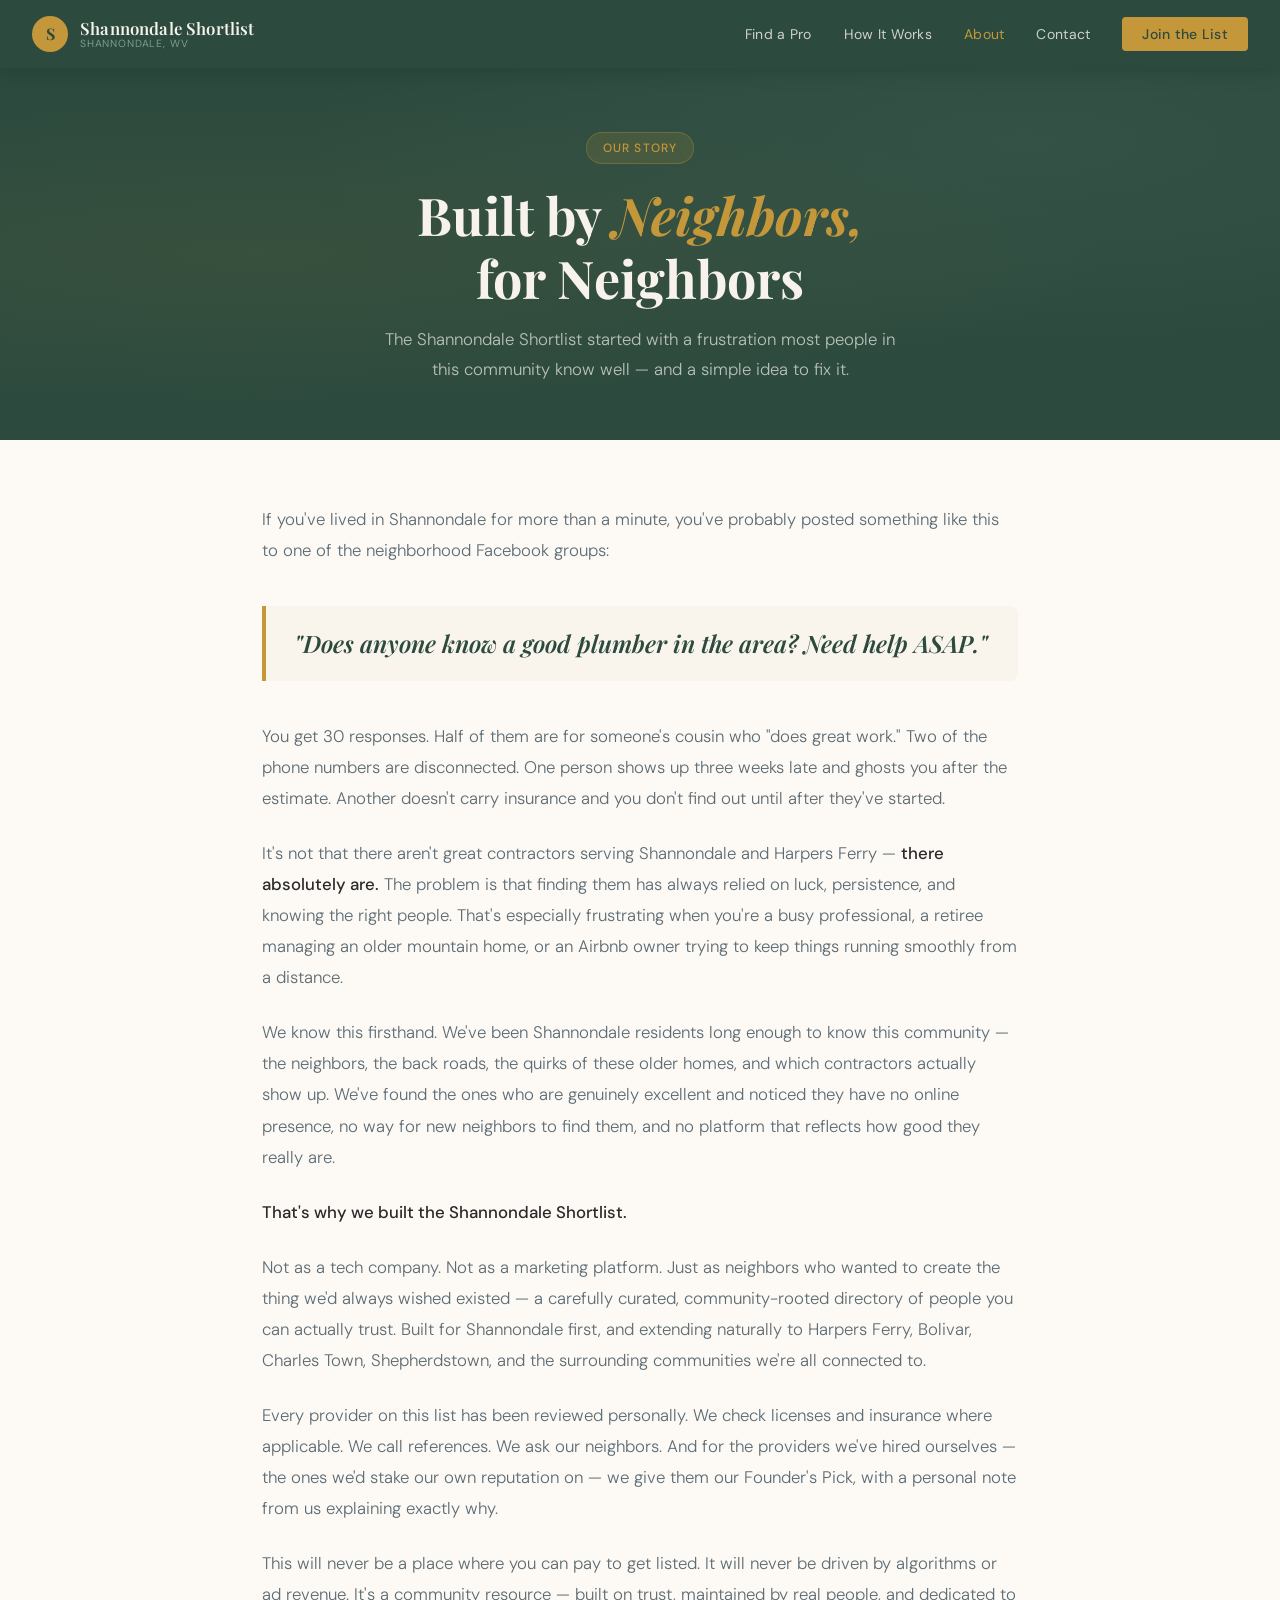
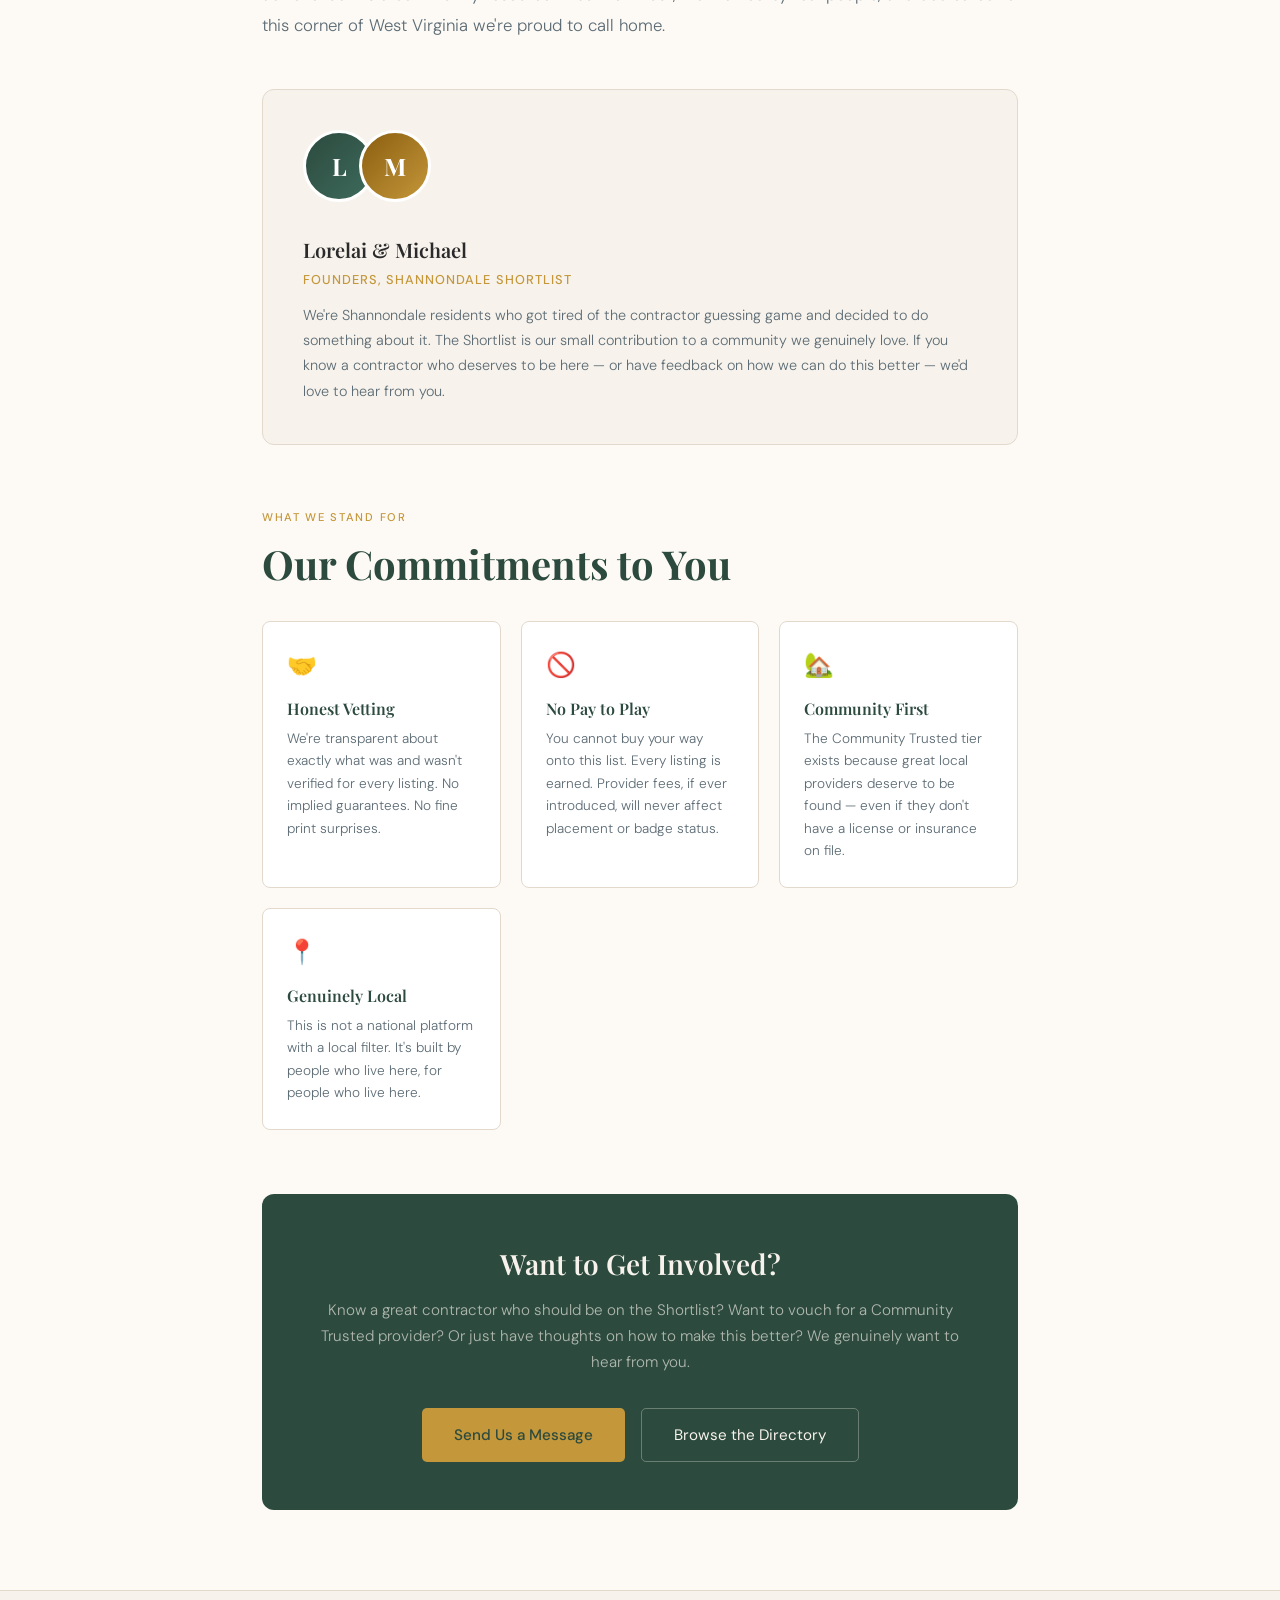
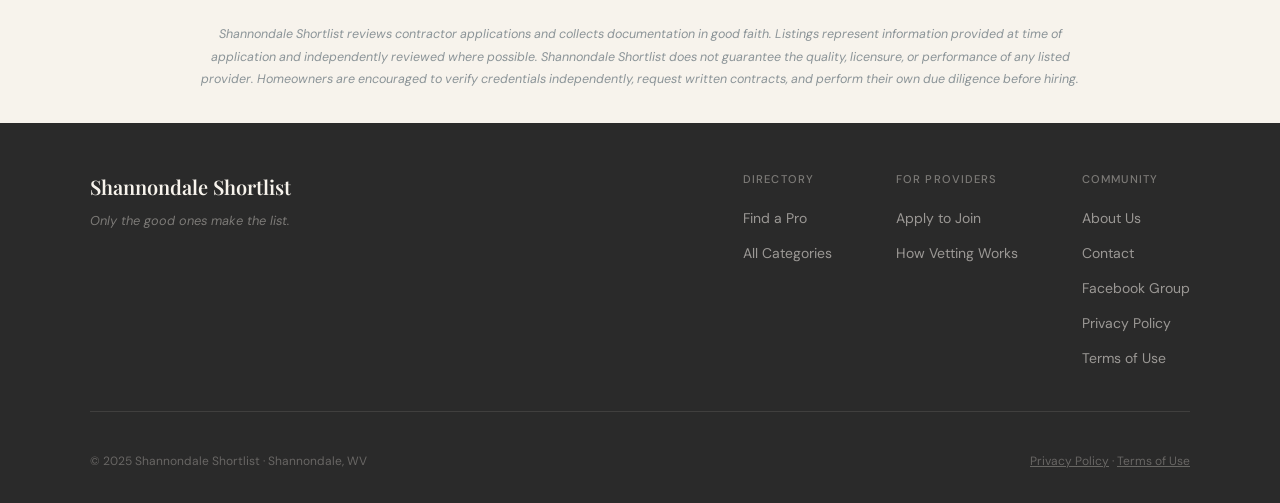
==== commit a8595d3a: "Add files via upload" ====
--- a/about.html
+++ b/about.html
@@ -244,13 +244,15 @@
             <li><a href="about.html">About Us</a></li>
             <li><a href="contact.html">Contact</a></li>
             <li><a href="https://facebook.com" target="_blank">Facebook Group</a></li>
+            <li><a href="privacy.html">Privacy Policy</a></li>
+            <li><a href="terms.html">Terms of Use</a></li>
           </ul>
         </div>
       </div>
     </div>
     <div class="footer-bottom">
       <span>© 2025 Shannondale Shortlist · Shannondale, WV</span>
-      <span>Privacy Policy · Terms of Use</span>
+      <span><a href="privacy.html" style="color:inherit;">Privacy Policy</a> · <a href="terms.html" style="color:inherit;">Terms of Use</a></span>
     </div>
   </div>
 </footer>
--- a/style.css
+++ b/style.css
@@ -514,7 +514,10 @@
   font-weight:500; cursor:pointer; transition:all 0.2s; white-space:nowrap;
 }
 .search-btn:hover { background:var(--forest-light); }
-.category-pills { display:flex; gap:0.5rem; margin-top:1rem; flex-wrap:wrap; }
+.category-pills {
+  display:flex; gap:0.5rem; margin-top:1rem;
+  flex-wrap:wrap;
+}
 .pill {
   padding:0.375rem 0.875rem; border-radius:100px;
   font-size:0.8rem; border:1px solid var(--border);
